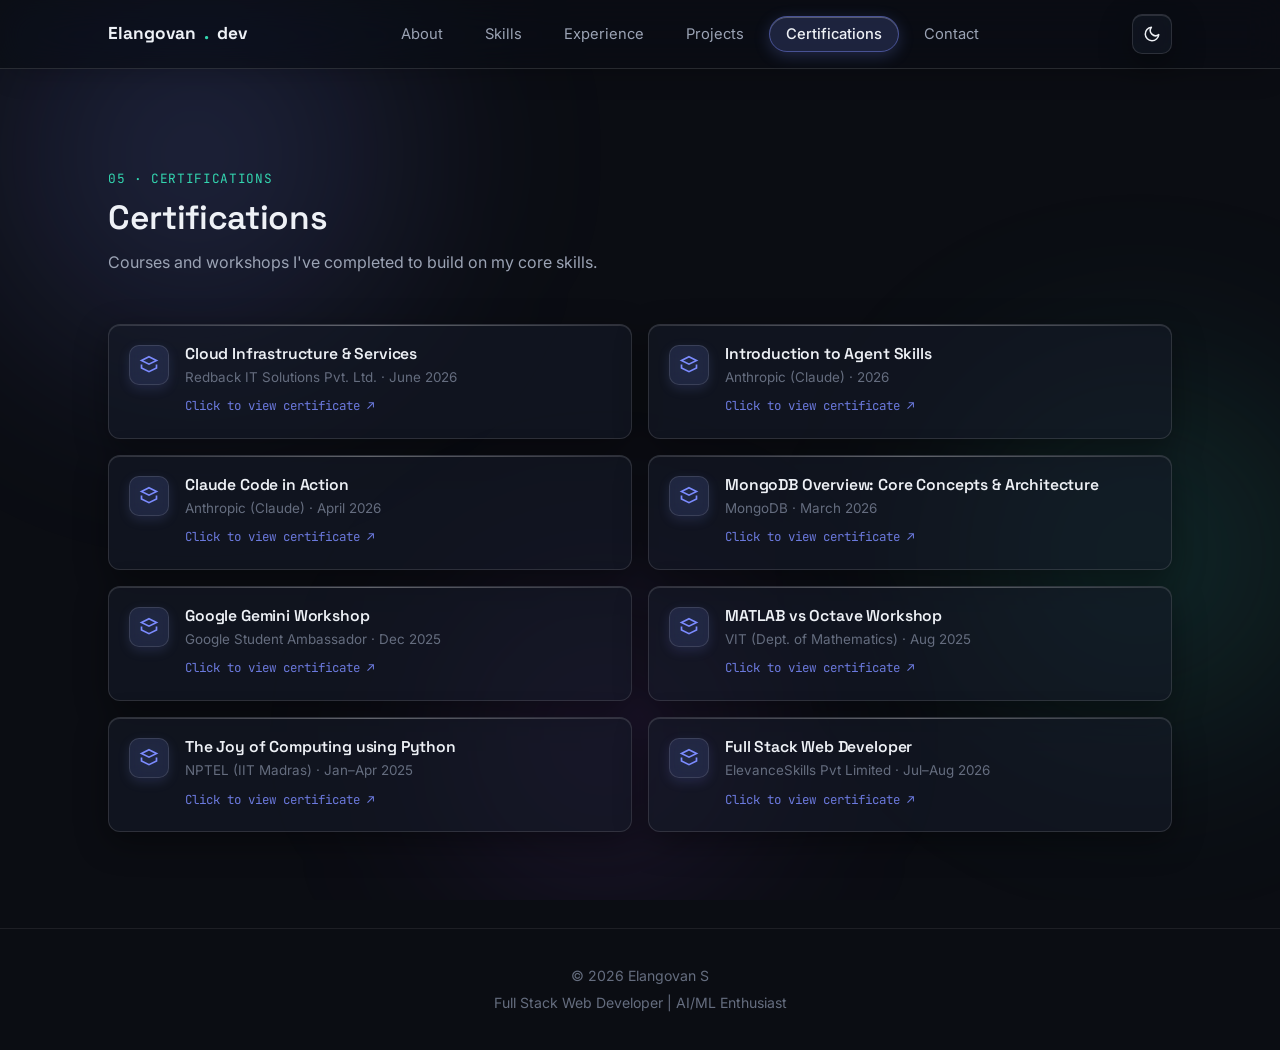
==== certifications.html @ ac417fb2 "portfolio" ====
<!DOCTYPE html>
<html lang="en" data-theme="dark">

<head>
  <meta charset="UTF-8">
  <meta name="viewport" content="width=device-width, initial-scale=1.0">
  <title>Elangovan S — Full Stack Web Developer &amp; AI/ML Enthusiast</title>
  <meta name="description"
    content="Portfolio of Elangovan S, a Full Stack Web Developer and AI/ML Enthusiast from Vellore, Tamil Nadu. B.Tech AI &amp; Data Science student building web apps and exploring machine learning.">
  <meta name="keywords"
    content="Elangovan S, Full Stack Developer, React Developer, AI ML Enthusiast, Web Developer Vellore, MERN Stack">
  <meta name="author" content="Elangovan S">
  <meta property="og:title" content="Elangovan S — Full Stack Web Developer & AI/ML Enthusiast">
  <meta property="og:description"
    content="B.Tech AI & Data Science student building full-stack web apps and exploring machine learning.">
  <meta property="og:type" content="website">
  <link rel="preconnect" href="https://fonts.googleapis.com">
  <link rel="preconnect" href="https://fonts.gstatic.com" crossorigin>
  <link
    href="https://fonts.googleapis.com/css2?family=Space+Grotesk:wght@500;600;700&family=Inter:wght@400;500;600;700&family=JetBrains+Mono:wght@400;500;600&display=swap"
    rel="stylesheet">
  <link rel="stylesheet" href="style.css">
</head>

<body>

  <!-- Ambient Mesh Light for Glassmorphism Refraction -->
  <div class="ambient-mesh" aria-hidden="true">
    <div class="ambient-orb orb-1"></div>
    <div class="ambient-orb orb-2"></div>
    <div class="ambient-orb orb-3"></div>
  </div>

  <!-- Glassmorphic Page Transition Curtain -->
  <div class="glass-transition-curtain" id="pageTransitionCurtain" aria-hidden="true">
    <div class="transition-spinner"></div>
  </div>

  <header class="nav">
    <div class="nav-inner">
      <a href="index.html#top" class="brand">Elangovan<span class="dot">.</span>dev</a>
      <nav id="nav-links-mobile-wrap">
        <ul class="nav-links" id="navLinks">
          <li><a href="index.html#about">About</a></li>
          <li><a href="skills.html">Skills</a></li>
          <li><a href="experience.html">Experience</a></li>
          <li><a href="projects.html">Projects</a></li>
          <li><a href="certifications.html" class="active" aria-current="page">Certifications</a></li>
          <li><a href="contact.html">Contact</a></li>
        </ul>
      </nav>
      <div class="nav-cta-group">
        <button class="theme-toggle" id="themeToggle" aria-label="Toggle dark and light theme">
          <svg class="icon-sun" viewBox="0 0 24 24" fill="none" stroke="currentColor" stroke-width="2"
            stroke-linecap="round">
            <circle cx="12" cy="12" r="4"></circle>
            <path
              d="M12 2v2M12 20v2M4.9 4.9l1.4 1.4M17.7 17.7l1.4 1.4M2 12h2M20 12h2M4.9 19.1l1.4-1.4M17.7 6.3l1.4-1.4">
            </path>
          </svg>
          <svg class="icon-moon" viewBox="0 0 24 24" fill="none" stroke="currentColor" stroke-width="2"
            stroke-linecap="round" stroke-linejoin="round">
            <path d="M21 12.8A9 9 0 1 1 11.2 3a7 7 0 0 0 9.8 9.8z"></path>
          </svg>
        </button>
        <button class="menu-btn" id="menuBtn" aria-label="Toggle navigation menu">
          <svg viewBox="0 0 24 24" width="18" height="18" fill="none" stroke="currentColor" stroke-width="2"
            stroke-linecap="round">
            <path d="M3 6h18M3 12h18M3 18h18"></path>
          </svg>
        </button>
      </div>
    </div>
  </header>

  <main id="top">
    <!-- CERTIFICATIONS -->
    <section id="certifications">
      <div class="wrap">
        <div class="section-head">
          <div class="section-label">05 · certifications</div>
          <h2>Certifications</h2>
          <p>Courses and workshops I've completed to build on my core skills.</p>
        </div>
        <div class="cert-grid">
          <div class="cert-card" data-cert-image="certificates/Redback.jpeg">
            <div class="cert-icon"><svg viewBox="0 0 24 24" fill="none" stroke="currentColor" stroke-width="2">
                <path d="M12 2l9 4.5-9 4.5-9-4.5L12 2z"></path>
                <path d="M3 11.5v4L12 20l9-4.5v-4"></path>
              </svg></div>
            <div>
              <h4>Cloud Infrastructure &amp; Services</h4>
              <div class="cert-meta">Redback IT Solutions Pvt. Ltd. · June 2026</div>
              <span class="cert-hint">Click to view certificate ↗</span>
            </div>
          </div>
          <div class="cert-card" data-cert-image="certificates/claude.jpeg">
            <div class="cert-icon"><svg viewBox="0 0 24 24" fill="none" stroke="currentColor" stroke-width="2">
                <path d="M12 2l9 4.5-9 4.5-9-4.5L12 2z"></path>
                <path d="M3 11.5v4L12 20l9-4.5v-4"></path>
              </svg></div>
            <div>
              <h4>Introduction to Agent Skills</h4>
              <div class="cert-meta">Anthropic (Claude) · 2026</div>
              <span class="cert-hint">Click to view certificate ↗</span>
            </div>
          </div>
          <div class="cert-card" data-cert-image="certificates/codinaction.jpeg">
            <div class="cert-icon"><svg viewBox="0 0 24 24" fill="none" stroke="currentColor" stroke-width="2">
                <path d="M12 2l9 4.5-9 4.5-9-4.5L12 2z"></path>
                <path d="M3 11.5v4L12 20l9-4.5v-4"></path>
              </svg></div>
            <div>
              <h4>Claude Code in Action</h4>
              <div class="cert-meta">Anthropic (Claude) · April 2026</div>
              <span class="cert-hint">Click to view certificate ↗</span>
            </div>
          </div>
          <div class="cert-card" data-cert-image="certificates/mongo.jpeg">
            <div class="cert-icon"><svg viewBox="0 0 24 24" fill="none" stroke="currentColor" stroke-width="2">
                <path d="M12 2l9 4.5-9 4.5-9-4.5L12 2z"></path>
                <path d="M3 11.5v4L12 20l9-4.5v-4"></path>
              </svg></div>
            <div>
              <h4>MongoDB Overview: Core Concepts &amp; Architecture</h4>
              <div class="cert-meta">MongoDB · March 2026</div>
              <span class="cert-hint">Click to view certificate ↗</span>
            </div>
          </div>
          <div class="cert-card" data-cert-image="certificates/google.jpeg">
            <div class="cert-icon"><svg viewBox="0 0 24 24" fill="none" stroke="currentColor" stroke-width="2">
                <path d="M12 2l9 4.5-9 4.5-9-4.5L12 2z"></path>
                <path d="M3 11.5v4L12 20l9-4.5v-4"></path>
              </svg></div>
            <div>
              <h4>Google Gemini Workshop</h4>
              <div class="cert-meta">Google Student Ambassador · Dec 2025</div>
              <span class="cert-hint">Click to view certificate ↗</span>
            </div>
          </div>
          <div class="cert-card" data-cert-image="certificates/VIT.jpeg">
            <div class="cert-icon"><svg viewBox="0 0 24 24" fill="none" stroke="currentColor" stroke-width="2">
                <path d="M12 2l9 4.5-9 4.5-9-4.5L12 2z"></path>
                <path d="M3 11.5v4L12 20l9-4.5v-4"></path>
              </svg></div>
            <div>
              <h4>MATLAB vs Octave Workshop</h4>
              <div class="cert-meta">VIT (Dept. of Mathematics) · Aug 2025</div>
              <span class="cert-hint">Click to view certificate ↗</span>
            </div>
          </div>
          <div class="cert-card" data-cert-image="certificates/NPTEL.jpeg">
            <div class="cert-icon"><svg viewBox="0 0 24 24" fill="none" stroke="currentColor" stroke-width="2">
                <path d="M12 2l9 4.5-9 4.5-9-4.5L12 2z"></path>
                <path d="M3 11.5v4L12 20l9-4.5v-4"></path>
              </svg></div>
            <div>
              <h4>The Joy of Computing using Python</h4>
              <div class="cert-meta">NPTEL (IIT Madras) · Jan–Apr 2025</div>
              <span class="cert-hint">Click to view certificate ↗</span>
            </div>
          </div>
          <div class="cert-card" data-cert-image="certificates/elevanceskill.jpeg">
            <div class="cert-icon"><svg viewBox="0 0 24 24" fill="none" stroke="currentColor" stroke-width="2">
                <path d="M12 2l9 4.5-9 4.5-9-4.5L12 2z"></path>
                <path d="M3 11.5v4L12 20l9-4.5v-4"></path>
              </svg></div>
            <div>
              <h4>Full Stack Web Developer</h4>
              <div class="cert-meta">ElevanceSkills Pvt Limited · Jul–Aug 2026</div>
              <span class="cert-hint">Click to view certificate ↗</span>
            </div>
          </div>
        </div>
      </div>
    </section>
    <!-- Certificate Lightbox/Modal -->
    <div class="modal-overlay" id="certModal">
      <div class="modal-content">
        <button class="modal-close" id="certModalClose" aria-label="Close modal">&times;</button>
        <img src="" alt="Certificate" id="certModalImg">
      </div>
    </div>
  </main>

  <footer>
    <div class="wrap">
      <p>© 2026 Elangovan S</p>
      <p class="role-line">Full Stack Web Developer | AI/ML Enthusiast</p>
    </div>
  </footer>

  <script src="script.js"></script>
</body>

</html>
---- style.css ----
:root {
  --bg: #0b0d13;
  --bg-elevated: rgba(18, 22, 32, 0.72);
  --bg-card: rgba(22, 27, 40, 0.58);
  --bg-card-hover: rgba(30, 37, 54, 0.75);
  --border: rgba(255, 255, 255, 0.08);
  --border-glass: rgba(255, 255, 255, 0.12);
  --border-glass-hover: rgba(124, 140, 255, 0.45);
  --text: #eef1f6;
  --text-muted: #9ba3b4;
  --text-faint: #656d7f;
  --accent: #7c8cff;
  --accent-soft: rgba(124, 140, 255, 0.14);
  --accent-2: #33d6b0;
  --accent-2-soft: rgba(51, 214, 176, 0.14);
  --shadow: 0 20px 50px -20px rgba(0, 0, 0, 0.7);
  --glass-shadow: 0 10px 32px 0 rgba(0, 0, 0, 0.38), inset 0 1px 0 0 rgba(255, 255, 255, 0.12);
  --glass-shadow-hover: 0 20px 48px -6px rgba(0, 0, 0, 0.55), 0 0 24px rgba(124, 140, 255, 0.22), inset 0 1px 0 0 rgba(255, 255, 255, 0.25);
  --glass-blur: blur(16px);
  --radius: 12px;
  --maxw: 1120px;
}

html[data-theme="light"] {
  --bg: #f4f6fa;
  --bg-elevated: rgba(255, 255, 255, 0.82);
  --bg-card: rgba(255, 255, 255, 0.65);
  --bg-card-hover: rgba(255, 255, 255, 0.9);
  --border: rgba(0, 0, 0, 0.07);
  --border-glass: rgba(255, 255, 255, 0.85);
  --border-glass-hover: rgba(74, 83, 212, 0.35);
  --text: #16181d;
  --text-muted: #575c6a;
  --text-faint: #878c9a;
  --accent: #4a53d4;
  --accent-soft: rgba(74, 83, 212, 0.1);
  --accent-2: #0f8f72;
  --accent-2-soft: rgba(15, 143, 114, 0.1);
  --shadow: 0 20px 40px -24px rgba(20, 20, 30, 0.14);
  --glass-shadow: 0 10px 32px 0 rgba(31, 38, 135, 0.07), inset 0 1px 0 0 rgba(255, 255, 255, 0.95);
  --glass-shadow-hover: 0 18px 40px 0 rgba(31, 38, 135, 0.14), 0 0 20px rgba(74, 83, 212, 0.12), inset 0 1px 0 0 rgba(255, 255, 255, 1);
  --glass-blur: blur(16px);
}

* { box-sizing: border-box; margin: 0; padding: 0; }

html { scroll-behavior: smooth; }

@media (prefers-reduced-motion: reduce) {
  html { scroll-behavior: auto; }
  * { animation-duration: 0.01ms !important; transition-duration: 0.01ms !important; }
}

body {
  background: var(--bg);
  color: var(--text);
  font-family: 'Inter', -apple-system, BlinkMacSystemFont, 'Segoe UI', Roboto, sans-serif;
  line-height: 1.6;
  -webkit-font-smoothing: antialiased;
  min-height: 100vh;
  position: relative;
  overflow-x: hidden;
  transition: background 0.3s ease, color 0.3s ease;
}

::selection { background: var(--accent); color: #fff; }

a { color: inherit; text-decoration: none; }
ul { list-style: none; }
img { max-width: 100%; display: block; }

.wrap {
  max-width: var(--maxw);
  margin: 0 auto;
  padding: 0 28px;
}

h1, h2, h3, h4 {
  font-family: 'Space Grotesk', sans-serif;
  font-weight: 600;
  letter-spacing: -0.01em;
  line-height: 1.15;
}

.mono { font-family: 'JetBrains Mono', monospace; }

:focus-visible {
  outline: 2px solid var(--accent);
  outline-offset: 3px;
  border-radius: 6px;
}

/* ---------- Ambient Luminous Glow Mesh for Glassmorphism ---------- */
.ambient-mesh {
  position: fixed;
  top: 0;
  left: 0;
  width: 100vw;
  height: 100vh;
  overflow: hidden;
  pointer-events: none;
  z-index: -1;
}

.ambient-orb {
  position: absolute;
  border-radius: 50%;
  filter: blur(85px);
  will-change: transform;
  pointer-events: none;
}

.orb-1 {
  width: 550px;
  height: 550px;
  background: radial-gradient(circle, rgba(124, 140, 255, 0.22) 0%, rgba(124, 140, 255, 0.04) 65%, transparent 100%);
  top: -120px;
  left: -80px;
  animation: floatOrb1 20s ease-in-out infinite alternate;
}

.orb-2 {
  width: 480px;
  height: 480px;
  background: radial-gradient(circle, rgba(51, 214, 176, 0.18) 0%, rgba(51, 214, 176, 0.03) 65%, transparent 100%);
  top: 35%;
  right: -100px;
  animation: floatOrb2 24s ease-in-out infinite alternate;
}

.orb-3 {
  width: 440px;
  height: 440px;
  background: radial-gradient(circle, rgba(168, 85, 247, 0.16) 0%, rgba(168, 85, 247, 0.02) 65%, transparent 100%);
  bottom: -60px;
  left: 30%;
  animation: floatOrb3 22s ease-in-out infinite alternate;
}

html[data-theme="light"] .orb-1 {
  background: radial-gradient(circle, rgba(74, 83, 212, 0.15) 0%, transparent 70%);
}
html[data-theme="light"] .orb-2 {
  background: radial-gradient(circle, rgba(15, 143, 114, 0.13) 0%, transparent 70%);
}
html[data-theme="light"] .orb-3 {
  background: radial-gradient(circle, rgba(180, 100, 240, 0.12) 0%, transparent 70%);
}

@keyframes floatOrb1 {
  0% { transform: translate(0, 0) scale(1); }
  50% { transform: translate(60px, 80px) scale(1.08); }
  100% { transform: translate(-30px, 120px) scale(0.95); }
}

@keyframes floatOrb2 {
  0% { transform: translate(0, 0) scale(1); }
  50% { transform: translate(-80px, -60px) scale(1.12); }
  100% { transform: translate(-40px, 70px) scale(0.92); }
}

@keyframes floatOrb3 {
  0% { transform: translate(0, 0) scale(1); }
  50% { transform: translate(-50px, -70px) scale(1.06); }
  100% { transform: translate(70px, -40px) scale(0.96); }
}

@media (prefers-reduced-motion: reduce) {
  .ambient-orb {
    animation: none !important;
  }
}

/* ---------- Glassmorphic Navbar ---------- */
header.nav {
  position: sticky;
  top: 0;
  z-index: 100;
  background: color-mix(in srgb, var(--bg) 70%, transparent);
  backdrop-filter: blur(18px) saturate(180%);
  -webkit-backdrop-filter: blur(18px) saturate(180%);
  border-bottom: 1px solid var(--border-glass);
  box-shadow: 0 10px 30px -10px rgba(0, 0, 0, 0.25);
  transition: background 0.3s ease, border-color 0.3s ease, box-shadow 0.3s ease;
}

.nav-inner {
  display: flex;
  align-items: center;
  justify-content: space-between;
  padding: 14px 28px;
  max-width: var(--maxw);
  margin: 0 auto;
}

.brand {
  font-family: 'Space Grotesk', sans-serif;
  font-weight: 700;
  font-size: 1.08rem;
  display: flex;
  align-items: center;
  gap: 8px;
  transition: transform 0.2s ease;
}
.brand:hover {
  transform: translateY(-1px);
}
.brand .dot { color: var(--accent-2); }

.nav-links {
  display: flex;
  gap: 8px;
  align-items: center;
}

.nav-links a {
  font-size: 0.92rem;
  color: var(--text-muted);
  padding: 8px 16px;
  border-radius: 999px;
  border: 1px solid transparent;
  transition: all 0.22s cubic-bezier(0.2, 0, 0, 1);
  position: relative;
}

.nav-links a:hover {
  color: var(--text);
  background: color-mix(in srgb, var(--accent) 12%, transparent);
  border-color: var(--border-glass);
}

/* Glowing Frosted Glass Pill for Active Page */
.nav-links a.active,
.nav-links a[aria-current="page"] {
  color: var(--text);
  background: color-mix(in srgb, var(--accent) 18%, transparent);
  border: 1px solid color-mix(in srgb, var(--accent) 45%, transparent);
  backdrop-filter: blur(10px);
  -webkit-backdrop-filter: blur(10px);
  box-shadow: 0 4px 16px rgba(124, 140, 255, 0.22), inset 0 1px 0 rgba(255, 255, 255, 0.25);
  font-weight: 500;
}

.theme-toggle,
.menu-btn {
  width: 40px;
  height: 40px;
  border-radius: 10px;
  border: 1px solid var(--border-glass);
  background: var(--bg-card);
  backdrop-filter: blur(12px);
  -webkit-backdrop-filter: blur(12px);
  display: flex;
  align-items: center;
  justify-content: center;
  cursor: pointer;
  color: var(--text);
  flex-shrink: 0;
  box-shadow: var(--glass-shadow);
  transition: all 0.2s ease;
}

.theme-toggle:hover,
.menu-btn:hover {
  border-color: var(--border-glass-hover);
  color: var(--accent);
  transform: translateY(-2px);
  box-shadow: var(--glass-shadow-hover);
}

.theme-toggle svg { width: 18px; height: 18px; }
html[data-theme="dark"] .icon-sun { display: none; }
html[data-theme="light"] .icon-moon { display: none; }

.nav-cta-group { display: flex; align-items: center; gap: 14px; }

.menu-btn {
  display: none;
}

#nav-links-mobile-wrap { display: contents; }

/* ---------- Buttons with Glass Highlights ---------- */
.btn {
  display: inline-flex;
  align-items: center;
  gap: 8px;
  padding: 12px 22px;
  border-radius: 10px;
  font-size: 0.92rem;
  font-weight: 500;
  cursor: pointer;
  border: 1px solid transparent;
  transition: transform 0.2s cubic-bezier(0.2, 0, 0, 1), 
              background 0.2s ease, 
              border-color 0.2s ease, 
              box-shadow 0.2s ease;
  white-space: nowrap;
  position: relative;
  overflow: hidden;
}

.btn:active { transform: translateY(1px); }

.btn-primary {
  background: linear-gradient(135deg, var(--accent) 0%, color-mix(in srgb, var(--accent) 75%, #33d6b0) 100%);
  color: #fff;
  border: 1px solid rgba(255, 255, 255, 0.25);
  box-shadow: 0 8px 24px -4px rgba(124, 140, 255, 0.45), inset 0 1px 0 rgba(255, 255, 255, 0.35);
}

.btn-primary:hover {
  background: linear-gradient(135deg, color-mix(in srgb, var(--accent) 90%, #fff) 0%, color-mix(in srgb, var(--accent) 65%, #33d6b0) 100%);
  box-shadow: 0 12px 30px -4px rgba(124, 140, 255, 0.6), inset 0 1px 0 rgba(255, 255, 255, 0.5);
  transform: translateY(-2px);
}

.btn-outline {
  border-color: var(--border-glass);
  background: color-mix(in srgb, var(--bg-card) 60%, transparent);
  backdrop-filter: blur(12px);
  -webkit-backdrop-filter: blur(12px);
  color: var(--text);
  box-shadow: var(--glass-shadow);
}

.btn-outline:hover {
  border-color: var(--accent);
  color: var(--accent);
  background: var(--accent-soft);
  transform: translateY(-2px);
  box-shadow: 0 8px 24px -4px rgba(124, 140, 255, 0.28);
}

.btn-ghost {
  color: var(--text-muted);
  border: 1px solid transparent;
}
.btn-ghost:hover {
  color: var(--text);
  background: var(--accent-soft);
  border-color: var(--border-glass);
  transform: translateY(-2px);
}

/* ---------- Section Scaffolding ---------- */
section {
  padding: 96px 0;
  border-bottom: 1px solid var(--border);
  position: relative;
}
section:last-of-type { border-bottom: none; }

.section-head { margin-bottom: 48px; max-width: 620px; }
.section-label {
  font-family: 'JetBrains Mono', monospace;
  font-size: 0.8rem;
  color: var(--accent-2);
  margin-bottom: 10px;
  display: inline-block;
  letter-spacing: 0.05em;
  text-transform: uppercase;
}
.section-head h2 { font-size: clamp(1.6rem, 3vw, 2.1rem); margin-bottom: 12px; }
.section-head p { color: var(--text-muted); font-size: 1rem; }

/* ---------- Hero ---------- */
.hero {
  padding: 80px 0 100px;
  border-bottom: 1px solid var(--border);
}
.hero-grid {
  display: grid;
  grid-template-columns: 1.1fr 0.9fr;
  gap: 56px;
  align-items: center;
}
.eyebrow {
  display: inline-flex;
  align-items: center;
  gap: 8px;
  font-family: 'JetBrains Mono', monospace;
  font-size: 0.82rem;
  color: var(--accent-2);
  background: var(--accent-2-soft);
  backdrop-filter: blur(8px);
  -webkit-backdrop-filter: blur(8px);
  border: 1px solid color-mix(in srgb, var(--accent-2) 35%, transparent);
  padding: 6px 14px;
  border-radius: 999px;
  margin-bottom: 22px;
  box-shadow: inset 0 1px 0 rgba(255, 255, 255, 0.15);
}
.eyebrow .pulse {
  width: 7px; height: 7px; border-radius: 50%;
  background: var(--accent-2);
  box-shadow: 0 0 0 0 var(--accent-2);
  animation: pulse 2s infinite;
}
@keyframes pulse {
  0% { box-shadow: 0 0 0 0 color-mix(in srgb, var(--accent-2) 55%, transparent); }
  70% { box-shadow: 0 0 0 8px transparent; }
  100% { box-shadow: 0 0 0 0 transparent; }
}

.hero h1 {
  font-size: clamp(2.2rem, 5vw, 3.4rem);
  margin-bottom: 14px;
}
.hero .role {
  font-size: clamp(1.05rem, 2vw, 1.3rem);
  color: var(--text-muted);
  font-weight: 500;
  margin-bottom: 20px;
}
.hero .role .sep { color: var(--text-faint); margin: 0 8px; }
.hero p.desc {
  color: var(--text-muted);
  font-size: 1.02rem;
  max-width: 520px;
  margin-bottom: 32px;
}
.hero-actions { display: flex; flex-wrap: wrap; gap: 12px; margin-bottom: 28px; }
.hero-socials { display: flex; gap: 16px; align-items: center; }
.hero-socials a {
  display: flex; align-items: center; gap: 7px;
  font-size: 0.88rem; color: var(--text-muted);
  padding: 6px 12px;
  border-radius: 8px;
  border: 1px solid transparent;
  transition: all 0.2s ease;
}
.hero-socials a:hover {
  color: var(--accent);
  background: var(--accent-soft);
  border-color: var(--border-glass);
}
.hero-socials svg { width: 17px; height: 17px; }

/* ---------- Glass Code Window ---------- */
.code-window {
  background: var(--bg-card);
  backdrop-filter: blur(18px) saturate(180%);
  -webkit-backdrop-filter: blur(18px) saturate(180%);
  border: 1px solid var(--border-glass);
  border-radius: 14px;
  box-shadow: var(--glass-shadow);
  overflow: hidden;
  position: relative;
  transition: border-color 0.25s ease, box-shadow 0.25s ease, transform 0.25s ease;
}

.code-window::before {
  content: '';
  position: absolute;
  top: 0; left: 0; right: 0;
  height: 1px;
  background: linear-gradient(90deg, transparent, rgba(255, 255, 255, 0.35), transparent);
  pointer-events: none;
}

.code-window:hover {
  border-color: var(--border-glass-hover);
  box-shadow: var(--glass-shadow-hover);
  transform: translateY(-2px);
}

.code-window-bar {
  display: flex;
  align-items: center;
  gap: 8px;
  padding: 12px 18px;
  border-bottom: 1px solid var(--border-glass);
  background: color-mix(in srgb, var(--bg-elevated) 75%, transparent);
  backdrop-filter: blur(10px);
}

.code-window-bar .dot2 { width: 10px; height: 10px; border-radius: 50%; }
.dot2.red { background: #ff5f57; }
.dot2.yellow { background: #febc2e; }
.dot2.green { background: #28c840; }
.code-window-bar span.filename {
  margin-left: 8px;
  font-family: 'JetBrains Mono', monospace;
  font-size: 0.78rem;
  color: var(--text-faint);
}
.code-window pre {
  padding: 24px;
  font-family: 'JetBrains Mono', monospace;
  font-size: 0.84rem;
  line-height: 1.85;
  overflow-x: auto;
  color: var(--text-muted);
}
.code-window .c-key { color: var(--accent); font-weight: 500; }
.code-window .c-str { color: var(--accent-2); }
.code-window .c-com { color: var(--text-faint); font-style: italic; }
.code-window .c-punc { color: var(--text-faint); }
.code-window .c-fn { color: #e5b567; }

/* ---------- Glassmorphic Unified Card Styles ---------- */
.fact-card,
.skill-card,
.project-card,
.cert-card,
.activity-card,
.edu-card {
  background: var(--bg-card);
  backdrop-filter: blur(16px) saturate(170%);
  -webkit-backdrop-filter: blur(16px) saturate(170%);
  border: 1px solid var(--border-glass);
  border-radius: var(--radius);
  box-shadow: var(--glass-shadow);
  transition: transform 0.25s cubic-bezier(0.2, 0, 0, 1), 
              border-color 0.25s ease, 
              box-shadow 0.25s ease, 
              background 0.25s ease;
  position: relative;
  overflow: hidden;
}

/* Glass specular rim reflection on cards */
.fact-card::before,
.skill-card::before,
.project-card::before,
.cert-card::before,
.activity-card::before,
.edu-card::before {
  content: '';
  position: absolute;
  top: 0; left: 0; right: 0;
  height: 1px;
  background: linear-gradient(90deg, transparent, rgba(255, 255, 255, 0.25), transparent);
  pointer-events: none;
}

.fact-card:hover,
.skill-card:hover,
.project-card:hover,
.cert-card:hover,
.activity-card:hover,
.edu-card:hover {
  transform: translateY(-4px);
  border-color: var(--border-glass-hover);
  box-shadow: var(--glass-shadow-hover);
  background: var(--bg-card-hover);
}

/* ---------- About ---------- */
.about-grid {
  display: grid;
  grid-template-columns: 1fr 1fr;
  gap: 56px;
  align-items: start;
}
.about-grid p { color: var(--text-muted); margin-bottom: 16px; font-size: 1.02rem; }
.about-grid p strong { color: var(--text); font-weight: 600; }
.facts { display: grid; grid-template-columns: 1fr 1fr; gap: 18px; }
.fact-card {
  padding: 22px;
}
.fact-card .num { 
  font-family: 'Space Grotesk', sans-serif; 
  font-size: 1.7rem; 
  font-weight: 700; 
  color: var(--accent); 
  text-shadow: 0 0 20px rgba(124, 140, 255, 0.3);
}
.fact-card .lbl { font-size: 0.86rem; color: var(--text-muted); margin-top: 6px; }

/* ---------- Skills ---------- */
.skills-grid {
  display: grid;
  grid-template-columns: repeat(3, 1fr);
  gap: 22px;
}
.skill-card {
  padding: 24px;
}
.skill-card h3 {
  font-size: 1.05rem;
  margin-bottom: 16px;
  display: flex;
  align-items: center;
  gap: 10px;
}
.skill-card h3 .sw { 
  width: 8px; height: 8px; border-radius: 2px; 
  background: var(--accent-2); 
  box-shadow: 0 0 10px var(--accent-2);
}
.badge-row { display: flex; flex-wrap: wrap; gap: 8px; }
.badge {
  font-family: 'JetBrains Mono', monospace;
  font-size: 0.78rem;
  padding: 6px 12px;
  border-radius: 8px;
  background: color-mix(in srgb, var(--accent) 12%, transparent);
  color: var(--text);
  border: 1px solid color-mix(in srgb, var(--accent) 28%, transparent);
  backdrop-filter: blur(8px);
  -webkit-backdrop-filter: blur(8px);
  box-shadow: inset 0 1px 0 rgba(255, 255, 255, 0.12);
  transition: all 0.2s ease;
}
.badge:hover {
  border-color: var(--accent);
  color: #fff;
  background: color-mix(in srgb, var(--accent) 25%, transparent);
  transform: translateY(-2px);
  box-shadow: 0 4px 14px rgba(124, 140, 255, 0.25), inset 0 1px 0 rgba(255, 255, 255, 0.25);
}

/* ---------- Experience Timeline ---------- */
.timeline { position: relative; padding-left: 32px; }
.timeline::before {
  content: '';
  position: absolute;
  left: 5px; top: 6px; bottom: 6px;
  width: 2px;
  background: linear-gradient(180deg, var(--accent), var(--accent-2), transparent);
  opacity: 0.4;
}
.tl-item { position: relative; padding-bottom: 44px; }
.tl-item:last-child { padding-bottom: 0; }
.tl-item::before {
  content: '';
  position: absolute;
  left: -32px; top: 4px;
  width: 12px; height: 12px;
  border-radius: 50%;
  background: var(--bg);
  border: 2px solid var(--accent);
  box-shadow: 0 0 12px var(--accent);
}
.tl-head { display: flex; flex-wrap: wrap; justify-content: space-between; gap: 8px; align-items: baseline; margin-bottom: 6px; }
.tl-head h3 { font-size: 1.1rem; }
.tl-date { font-family: 'JetBrains Mono', monospace; font-size: 0.8rem; color: var(--text-faint); white-space: nowrap; }
.tl-org { color: var(--accent-2); font-size: 0.94rem; margin-bottom: 12px; font-weight: 500; }
.tl-item ul { padding-left: 18px; }
.tl-item li {
  color: var(--text-muted);
  font-size: 0.94rem;
  position: relative;
  padding-left: 8px;
  margin-bottom: 7px;
  list-style: disc;
}
.status-pill {
  display: inline-block;
  font-family: 'JetBrains Mono', monospace;
  font-size: 0.74rem;
  padding: 4px 12px;
  border-radius: 999px;
  background: var(--accent-2-soft);
  color: var(--accent-2);
  border: 1px solid color-mix(in srgb, var(--accent-2) 35%, transparent);
  backdrop-filter: blur(8px);
  -webkit-backdrop-filter: blur(8px);
  box-shadow: inset 0 1px 0 rgba(255, 255, 255, 0.15);
  margin-top: 10px;
}

/* ---------- Projects ---------- */
.project-grid {
  display: grid;
  grid-template-columns: repeat(2, 1fr);
  gap: 24px;
}
.project-card {
  padding: 28px;
  display: flex;
  flex-direction: column;
}
.project-top { display: flex; justify-content: space-between; align-items: flex-start; gap: 10px; margin-bottom: 12px; }
.project-card h3 { font-size: 1.16rem; }
.project-card .desc { color: var(--text-muted); font-size: 0.94rem; margin-bottom: 18px; flex-grow: 1; line-height: 1.6; }
.project-card .badge-row { margin-bottom: 20px; }
.project-links { display: flex; gap: 16px; }
.project-links a { 
  font-size: 0.88rem; 
  color: var(--accent); 
  display: flex; 
  align-items: center; 
  gap: 6px; 
  padding: 6px 12px;
  border-radius: 8px;
  border: 1px solid transparent;
  background: var(--accent-soft);
  transition: all 0.2s ease;
}
.project-links a:hover { 
  text-decoration: none; 
  border-color: var(--accent);
  box-shadow: 0 4px 12px rgba(124, 140, 255, 0.25);
  transform: translateY(-1px);
}
.in-progress-tag {
  font-family: 'JetBrains Mono', monospace;
  font-size: 0.72rem;
  padding: 4px 10px;
  border-radius: 999px;
  background: color-mix(in srgb, #e5b567 15%, transparent);
  color: #e5b567;
  border: 1px solid color-mix(in srgb, #e5b567 35%, transparent);
  backdrop-filter: blur(8px);
  -webkit-backdrop-filter: blur(8px);
  white-space: nowrap;
}

/* ---------- Certifications ---------- */
.cert-grid { display: grid; grid-template-columns: repeat(2, 1fr); gap: 16px; }
.cert-card {
  display: flex; align-items: flex-start; gap: 16px;
  padding: 20px;
  cursor: pointer;
}
.cert-icon {
  width: 40px; height: 40px; border-radius: 10px;
  background: var(--accent-soft);
  border: 1px solid var(--border-glass);
  backdrop-filter: blur(8px);
  -webkit-backdrop-filter: blur(8px);
  display: flex; align-items: center; justify-content: center;
  flex-shrink: 0;
  color: var(--accent);
  box-shadow: 0 4px 12px rgba(124, 140, 255, 0.15);
}
.cert-icon svg { width: 20px; height: 20px; }
.cert-card h4 { font-size: 0.98rem; margin-bottom: 4px; }
.cert-card .cert-meta { font-size: 0.84rem; color: var(--text-faint); }
.cert-hint {
  display: inline-flex;
  align-items: center;
  gap: 4px;
  margin-top: 8px;
  font-size: 0.78rem;
  font-family: 'JetBrains Mono', monospace;
  color: var(--accent);
  opacity: 0.85;
  transition: opacity 0.2s ease, transform 0.2s ease, color 0.2s ease;
}
.cert-card:hover .cert-hint {
  opacity: 1;
  transform: translateX(3px);
  color: var(--accent-2);
}

/* ---------- Education ---------- */
.edu-card {
  padding: 32px;
  display: flex;
  justify-content: space-between;
  flex-wrap: wrap;
  gap: 16px;
}
.edu-card h3 { font-size: 1.2rem; margin-bottom: 6px; }
.edu-card .inst { color: var(--text-muted); font-size: 0.96rem; }
.edu-meta { text-align: right; }
.edu-meta .yr { font-family: 'JetBrains Mono', monospace; color: var(--text-faint); font-size: 0.86rem; }
.edu-meta .cgpa { margin-top: 6px; font-size: 0.88rem; color: var(--accent-2); font-weight: 500; }

/* ---------- Hackathons & Activities ---------- */
.activity-grid { display: grid; grid-template-columns: 1fr 1fr; gap: 22px; }
.activity-card {
  padding: 24px;
}
.activity-card h3 { font-size: 1.05rem; margin-bottom: 8px; }
.activity-card p { color: var(--text-muted); font-size: 0.94rem; line-height: 1.6; }

/* ---------- Contact Section & Glass Form ---------- */
.contact-grid { display: grid; grid-template-columns: 0.9fr 1.1fr; gap: 56px; }
.contact-item {
  display: flex; align-items: center; gap: 16px;
  padding: 16px;
  margin-bottom: 12px;
  border-radius: var(--radius);
  background: var(--bg-card);
  backdrop-filter: blur(14px);
  -webkit-backdrop-filter: blur(14px);
  border: 1px solid var(--border-glass);
  box-shadow: var(--glass-shadow);
  transition: all 0.22s ease;
}
.contact-item:hover {
  border-color: var(--border-glass-hover);
  box-shadow: var(--glass-shadow-hover);
  transform: translateY(-2px);
}
.contact-item .ic {
  width: 42px; height: 42px; border-radius: 10px;
  background: var(--accent-soft);
  border: 1px solid var(--border-glass);
  display: flex; align-items: center; justify-content: center;
  color: var(--accent);
  flex-shrink: 0;
  box-shadow: 0 4px 12px rgba(124, 140, 255, 0.15);
}
.contact-item .ic svg { width: 19px; height: 19px; }
.contact-item .lbl { font-size: 0.78rem; color: var(--text-faint); margin-bottom: 2px; }
.contact-item .val { font-size: 0.98rem; font-weight: 500; }

.form-group { margin-bottom: 20px; }
.form-group label { display: block; font-size: 0.86rem; color: var(--text-muted); margin-bottom: 8px; font-weight: 500; }
.form-group input, .form-group textarea {
  width: 100%;
  background: color-mix(in srgb, var(--bg-card) 75%, transparent);
  backdrop-filter: blur(14px);
  -webkit-backdrop-filter: blur(14px);
  border: 1px solid var(--border-glass);
  border-radius: 10px;
  padding: 13px 16px;
  color: var(--text);
  font-family: 'Inter', sans-serif;
  font-size: 0.94rem;
  box-shadow: inset 0 2px 4px rgba(0,0,0,0.15);
  transition: border-color 0.2s ease, box-shadow 0.2s ease, background 0.2s ease;
}
.form-group input:focus, .form-group textarea:focus {
  border-color: var(--accent);
  background: color-mix(in srgb, var(--bg-card) 95%, transparent);
  box-shadow: 0 0 0 3px color-mix(in srgb, var(--accent) 25%, transparent), inset 0 2px 4px rgba(0,0,0,0.1);
  outline: none;
}
.form-group textarea { resize: vertical; min-height: 120px; }
.form-note { font-size: 0.82rem; color: var(--text-faint); margin-top: 10px; }

.btn:disabled {
  opacity: 0.7;
  cursor: not-allowed;
}

.form-message {
  margin-top: 16px;
  padding: 14px;
  border-radius: 10px;
  font-size: 0.92rem;
  display: none;
  backdrop-filter: blur(12px);
  -webkit-backdrop-filter: blur(12px);
}
.form-message.success {
  display: block;
  background: color-mix(in srgb, #28c840 18%, transparent);
  color: #28c840;
  border: 1px solid color-mix(in srgb, #28c840 40%, transparent);
  box-shadow: 0 4px 16px rgba(40, 200, 64, 0.2);
}
.form-message.error {
  display: block;
  background: color-mix(in srgb, #ff5f57 18%, transparent);
  color: #ff5f57;
  border: 1px solid color-mix(in srgb, #ff5f57 40%, transparent);
  box-shadow: 0 4px 16px rgba(255, 95, 87, 0.2);
}

/* ---------- Certifications Glass Modal Lightbox ---------- */
.modal-overlay {
  position: fixed;
  top: 0;
  left: 0;
  right: 0;
  bottom: 0;
  background: rgba(6, 8, 14, 0.78);
  backdrop-filter: blur(24px) saturate(180%);
  -webkit-backdrop-filter: blur(24px) saturate(180%);
  z-index: 1000;
  display: flex;
  align-items: center;
  justify-content: center;
  opacity: 0;
  visibility: hidden;
  transition: opacity 0.3s ease, visibility 0.3s ease;
}

.modal-overlay.active {
  opacity: 1;
  visibility: visible;
}

.modal-content {
  position: relative;
  max-width: 90vw;
  max-height: 90vh;
  transform: scale(0.94) translateY(12px);
  opacity: 0;
  transition: transform 0.32s cubic-bezier(0.16, 1, 0.3, 1), opacity 0.32s ease;
  background: var(--bg-card);
  border: 1px solid var(--border-glass);
  border-radius: 16px;
  padding: 12px;
  box-shadow: 0 25px 60px -15px rgba(0, 0, 0, 0.8), 0 0 30px rgba(124, 140, 255, 0.2);
}

.modal-overlay.active .modal-content {
  transform: scale(1) translateY(0);
  opacity: 1;
}

.modal-content img {
  max-width: 100%;
  max-height: 85vh;
  object-fit: contain;
  border-radius: 10px;
}

.modal-close {
  position: absolute;
  top: -46px;
  right: 0;
  background: var(--bg-card);
  border: 1px solid var(--border-glass);
  border-radius: 50%;
  color: #fff;
  font-size: 1.6rem;
  cursor: pointer;
  width: 40px;
  height: 40px;
  display: flex;
  align-items: center;
  justify-content: center;
  box-shadow: var(--glass-shadow);
  transition: all 0.2s ease;
}
.modal-close:hover {
  color: var(--accent);
  border-color: var(--accent);
  transform: scale(1.1);
  box-shadow: 0 0 18px rgba(124, 140, 255, 0.4);
}

/* ---------- High-Impact Frosted Glass Page Transitions ---------- */
.glass-progress-bar {
  position: fixed;
  top: 0;
  left: 0;
  height: 3px;
  width: 0%;
  background: linear-gradient(90deg, var(--accent), var(--accent-2), #ec4899);
  box-shadow: 0 0 16px var(--accent), 0 0 8px var(--accent-2);
  z-index: 100000;
  transition: width 0.28s cubic-bezier(0.16, 1, 0.3, 1), opacity 0.25s ease;
  pointer-events: none;
}

.glass-transition-curtain {
  position: fixed;
  top: 0;
  left: 0;
  width: 100vw;
  height: 100vh;
  z-index: 99999;
  pointer-events: none;
  opacity: 0;
  visibility: hidden;
  background: radial-gradient(circle at 50% 45%, rgba(124, 140, 255, 0.22), transparent 70%),
              color-mix(in srgb, var(--bg) 84%, transparent);
  backdrop-filter: blur(28px) saturate(190%);
  -webkit-backdrop-filter: blur(28px) saturate(190%);
  border-bottom: 1px solid rgba(255, 255, 255, 0.18);
  display: flex;
  align-items: center;
  justify-content: center;
  flex-direction: column;
  gap: 18px;
  transition: opacity 0.32s cubic-bezier(0.4, 0, 0.2, 1), visibility 0.32s;
}

.glass-transition-curtain.active {
  opacity: 1;
  visibility: visible;
  pointer-events: all;
}

/* Specular shimmer beam moving across top of transition */
.glass-transition-curtain::before {
  content: '';
  position: absolute;
  top: 0;
  left: -100%;
  width: 100%;
  height: 2px;
  background: linear-gradient(90deg, transparent, var(--accent-2), var(--accent), transparent);
  animation: glassShimmer 1.5s infinite;
}

@keyframes glassShimmer {
  0% { left: -100%; }
  100% { left: 100%; }
}

.transition-spinner {
  width: 48px;
  height: 48px;
  border-radius: 50%;
  border: 3px solid rgba(124, 140, 255, 0.18);
  border-top-color: var(--accent);
  border-right-color: var(--accent-2);
  animation: glassSpin 0.75s linear infinite;
  box-shadow: 0 0 25px rgba(124, 140, 255, 0.4);
}

@keyframes glassSpin {
  to { transform: rotate(360deg); }
}

/* ---------- Page-to-Page Animation States ---------- */
main {
  will-change: transform, opacity, filter;
}

/* Initial page entrance animation on first load */
main.initial-load {
  animation: pageEnterBloom 0.65s cubic-bezier(0.16, 1, 0.3, 1) both;
}

/* Page EXIT animation */
main.page-exit-active {
  opacity: 0 !important;
  transform: scale(0.95) translateY(-24px) !important;
  filter: blur(12px) !important;
  transition: transform 0.28s cubic-bezier(0.4, 0, 1, 1),
              opacity 0.28s cubic-bezier(0.4, 0, 1, 1),
              filter 0.28s cubic-bezier(0.4, 0, 1, 1) !important;
  pointer-events: none;
}

/* Page ENTER preparation (instant setup before animation) */
main.page-enter-prepare {
  opacity: 0 !important;
  transform: scale(1.04) translateY(24px) !important;
  filter: blur(14px) !important;
  transition: none !important;
}

/* Page ENTER active animation */
main.page-enter-active {
  opacity: 1 !important;
  transform: scale(1) translateY(0) !important;
  filter: blur(0px) !important;
  transition: transform 0.5s cubic-bezier(0.16, 1, 0.3, 1),
              opacity 0.5s cubic-bezier(0.16, 1, 0.3, 1),
              filter 0.5s cubic-bezier(0.16, 1, 0.3, 1) !important;
}

@keyframes pageEnterBloom {
  0% {
    opacity: 0;
    transform: scale(0.97) translateY(24px);
    filter: blur(12px);
  }
  100% {
    opacity: 1;
    transform: scale(1) translateY(0);
    filter: blur(0px);
  }
}

/* Staggered card entrance cascade on page transitions */
main.initial-load .skills-grid > *,
main.page-enter-active .skills-grid > *,
main.initial-load .project-grid > *,
main.page-enter-active .project-grid > *,
main.initial-load .cert-grid > *,
main.page-enter-active .cert-grid > *,
main.initial-load .facts > *,
main.page-enter-active .facts > *,
main.initial-load .timeline > *,
main.page-enter-active .timeline > *,
main.initial-load .activity-grid > *,
main.page-enter-active .activity-grid > * {
  animation: cardCascadeIn 0.55s cubic-bezier(0.16, 1, 0.3, 1) both;
}

@keyframes cardCascadeIn {
  0% {
    opacity: 0;
    transform: translateY(28px) scale(0.95);
    filter: blur(8px);
  }
  100% {
    opacity: 1;
    transform: translateY(0) scale(1);
    filter: blur(0px);
  }
}

.skills-grid > *:nth-child(1) { animation-delay: 0.05s !important; }
.skills-grid > *:nth-child(2) { animation-delay: 0.10s !important; }
.skills-grid > *:nth-child(3) { animation-delay: 0.15s !important; }
.skills-grid > *:nth-child(4) { animation-delay: 0.20s !important; }
.skills-grid > *:nth-child(5) { animation-delay: 0.25s !important; }
.skills-grid > *:nth-child(6) { animation-delay: 0.30s !important; }

.project-grid > *:nth-child(1) { animation-delay: 0.06s !important; }
.project-grid > *:nth-child(2) { animation-delay: 0.14s !important; }
.project-grid > *:nth-child(3) { animation-delay: 0.22s !important; }
.project-grid > *:nth-child(4) { animation-delay: 0.30s !important; }

.cert-grid > *:nth-child(1) { animation-delay: 0.04s !important; }
.cert-grid > *:nth-child(2) { animation-delay: 0.08s !important; }
.cert-grid > *:nth-child(3) { animation-delay: 0.12s !important; }
.cert-grid > *:nth-child(4) { animation-delay: 0.16s !important; }
.cert-grid > *:nth-child(5) { animation-delay: 0.20s !important; }
.cert-grid > *:nth-child(6) { animation-delay: 0.24s !important; }
.cert-grid > *:nth-child(7) { animation-delay: 0.28s !important; }
.cert-grid > *:nth-child(8) { animation-delay: 0.32s !important; }

.timeline > *:nth-child(1) { animation-delay: 0.08s !important; }
.timeline > *:nth-child(2) { animation-delay: 0.18s !important; }

.facts > *:nth-child(1) { animation-delay: 0.06s !important; }
.facts > *:nth-child(2) { animation-delay: 0.12s !important; }
.facts > *:nth-child(3) { animation-delay: 0.18s !important; }
.facts > *:nth-child(4) { animation-delay: 0.24s !important; }

/* Native Cross-Document View Transitions (Chromium) */
@view-transition {
  navigation: auto;
}

::view-transition-old(root) {
  animation: 0.32s cubic-bezier(0.4, 0, 0.2, 1) both mpaPageOut;
}

::view-transition-new(root) {
  animation: 0.42s cubic-bezier(0.16, 1, 0.3, 1) both mpaPageIn;
}

@keyframes mpaPageOut {
  from {
    opacity: 1;
    transform: scale(1) translateY(0);
    filter: blur(0px);
  }
  to {
    opacity: 0;
    transform: scale(0.96) translateY(-16px);
    filter: blur(10px);
  }
}

@keyframes mpaPageIn {
  from {
    opacity: 0;
    transform: scale(1.03) translateY(20px);
    filter: blur(12px);
  }
  to {
    opacity: 1;
    transform: scale(1) translateY(0);
    filter: blur(0px);
  }
}

/* Fallback MPA class */
body.fade-out,
body.glass-exit {
  opacity: 0;
  filter: blur(10px);
  transform: scale(0.97);
}

/* ---------- Footer ---------- */
footer {
  padding: 36px 0;
  text-align: center;
  border-top: 1px solid var(--border);
  position: relative;
}
footer p { color: var(--text-faint); font-size: 0.88rem; }
footer p.role-line { margin-top: 4px; }

/* ---------- Responsive ---------- */
@media (max-width: 860px) {
  .hero-grid, .about-grid, .contact-grid { grid-template-columns: 1fr; }
  .hero-grid { gap: 40px; }
  .skills-grid { grid-template-columns: repeat(2, 1fr); }
  .project-grid, .cert-grid, .activity-grid { grid-template-columns: 1fr; }
  section { padding: 64px 0; }
  .hero { padding: 52px 0 64px; }
  .modal-close {
    top: -44px;
    right: 0;
  }
}

@media (max-width: 700px) {
  .nav-links { display: none; }
  .menu-btn { display: flex; }
  .nav-links.mobile-open {
    display: flex;
    position: absolute;
    top: 100%;
    left: 0; right: 0;
    flex-direction: column;
    background: color-mix(in srgb, var(--bg) 90%, transparent);
    backdrop-filter: blur(20px) saturate(180%);
    -webkit-backdrop-filter: blur(20px) saturate(180%);
    border-bottom: 1px solid var(--border-glass);
    padding: 20px 28px 26px;
    gap: 12px;
    box-shadow: 0 20px 40px rgba(0, 0, 0, 0.4);
  }
  .nav-links.mobile-open a {
    width: 100%;
    text-align: center;
    padding: 10px 16px;
  }
}

@media (max-width: 600px) {
  .skills-grid { grid-template-columns: 1fr; }
  .facts { grid-template-columns: 1fr 1fr; }
  .edu-card { flex-direction: column; }
  .edu-meta { text-align: left; }
  .wrap { padding: 0 20px; }
}
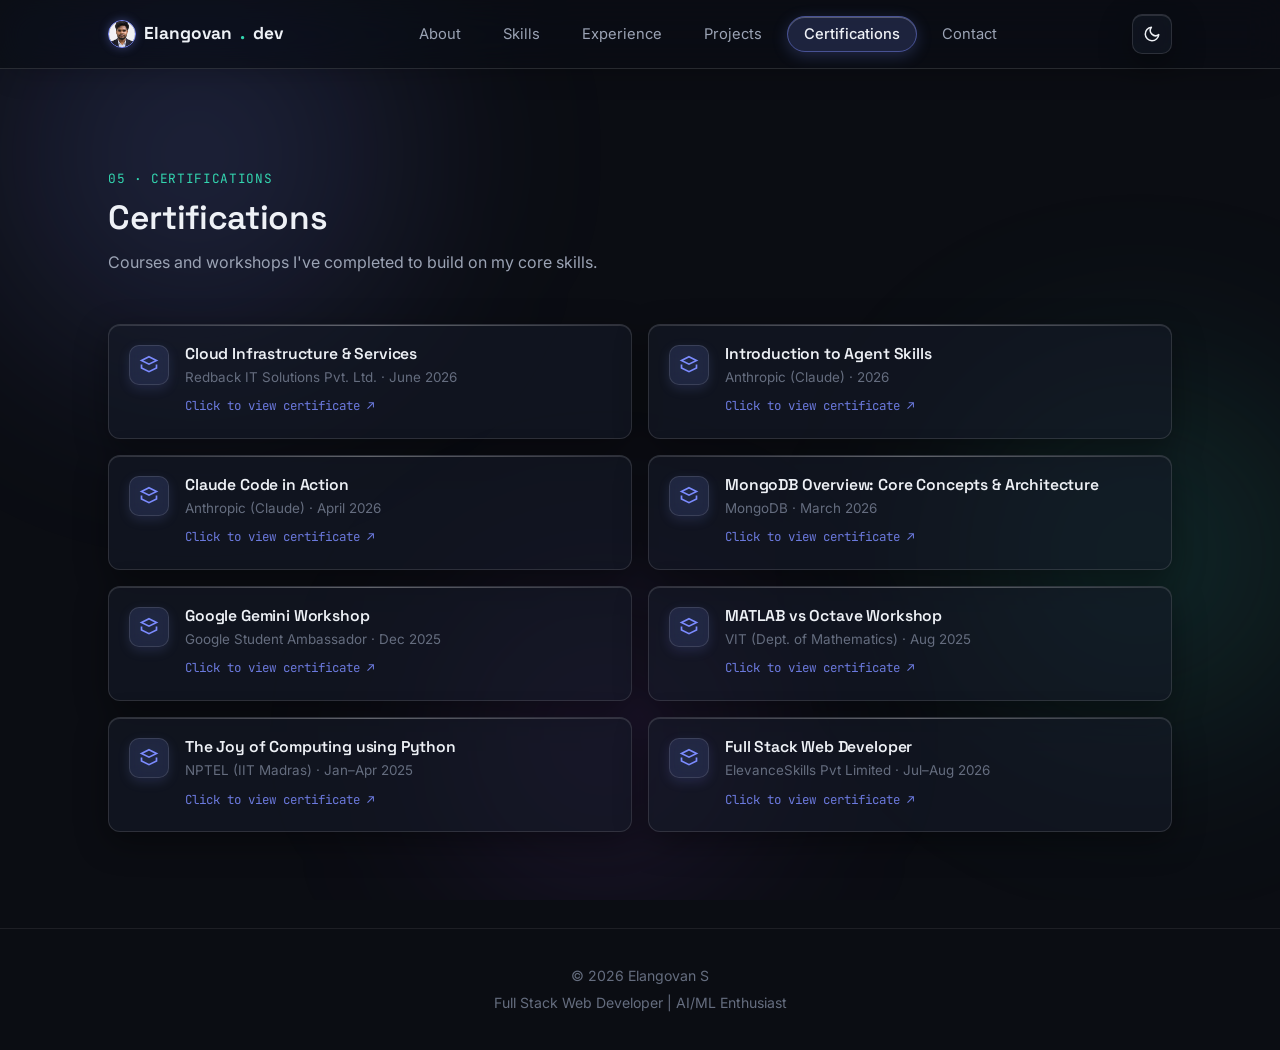
==== commit 72ebd0a6: "feat: add profile avatar, interactive welcome modal, and hero showcase components with new assets" ====
--- a/certifications.html
+++ b/certifications.html
@@ -17,7 +17,7 @@
   <link rel="preconnect" href="https://fonts.googleapis.com">
   <link rel="preconnect" href="https://fonts.gstatic.com" crossorigin>
   <link
-    href="https://fonts.googleapis.com/css2?family=Space+Grotesk:wght@500;600;700&family=Inter:wght@400;500;600;700&family=JetBrains+Mono:wght@400;500;600&display=swap"
+    href="https://fonts.googleapis.com/css2?family=Great+Vibes&family=Space+Grotesk:wght@500;600;700&family=Inter:wght@400;500;600;700&family=JetBrains+Mono:wght@400;500;600&display=swap"
     rel="stylesheet">
   <link rel="stylesheet" href="style.css">
 </head>
@@ -38,7 +38,7 @@
 
   <header class="nav">
     <div class="nav-inner">
-      <a href="index.html#top" class="brand">Elangovan<span class="dot">.</span>dev</a>
+      <a href="index.html#top" class="brand"><img src="profile.jpg" alt="Elangovan S" class="brand-avatar"> Elangovan<span class="dot">.</span>dev</a>
       <nav id="nav-links-mobile-wrap">
         <ul class="nav-links" id="navLinks">
           <li><a href="index.html#about">About</a></li>
--- a/style.css
+++ b/style.css
@@ -206,6 +206,21 @@
   transform: translateY(-1px);
 }
 .brand .dot { color: var(--accent-2); }
+.brand-avatar {
+  width: 28px;
+  height: 28px;
+  border-radius: 50%;
+  object-fit: cover;
+  border: 1.5px solid var(--accent);
+  box-shadow: 0 0 10px rgba(124, 140, 255, 0.35);
+  display: inline-block;
+  vertical-align: middle;
+  transition: transform 0.2s ease, box-shadow 0.2s ease;
+}
+.brand:hover .brand-avatar {
+  transform: scale(1.08);
+  box-shadow: 0 0 14px rgba(124, 140, 255, 0.6);
+}
 
 .nav-links {
   display: flex;
@@ -375,6 +390,34 @@
   gap: 56px;
   align-items: center;
 }
+
+/* Calligraphy Welcome on Hero */
+.hero-calligraphy-wrap {
+  display: inline-flex;
+  align-items: center;
+  gap: 10px;
+  margin-bottom: 8px;
+}
+.calligraphy-script {
+  font-family: 'Great Vibes', cursive;
+  font-size: clamp(2rem, 4vw, 2.9rem);
+  font-weight: 400;
+  line-height: 1.1;
+  background: linear-gradient(135deg, #ffffff 25%, var(--accent) 70%, var(--accent-2) 100%);
+  -webkit-background-clip: text;
+  -webkit-text-fill-color: transparent;
+  filter: drop-shadow(0 2px 14px rgba(124, 140, 255, 0.35));
+}
+.calligraphy-sparkle {
+  color: var(--accent-2);
+  font-size: 1.1rem;
+  animation: sparkleTwinkle 2.5s ease-in-out infinite;
+}
+@keyframes sparkleTwinkle {
+  0%, 100% { transform: scale(1) rotate(0deg); opacity: 0.8; filter: drop-shadow(0 0 4px var(--accent-2)); }
+  50% { transform: scale(1.3) rotate(20deg); opacity: 1; filter: drop-shadow(0 0 10px var(--accent-2)); }
+}
+
 .eyebrow {
   display: inline-flex;
   align-items: center;
@@ -436,6 +479,187 @@
   border-color: var(--border-glass);
 }
 .hero-socials svg { width: 17px; height: 17px; }
+
+/* ---------- Hero Showcase & Profile Card ---------- */
+.hero-showcase {
+  display: flex;
+  flex-direction: column;
+  gap: 12px;
+}
+
+.showcase-tabs {
+  display: inline-flex;
+  gap: 6px;
+  padding: 4px;
+  background: var(--bg-card);
+  backdrop-filter: blur(14px);
+  -webkit-backdrop-filter: blur(14px);
+  border: 1px solid var(--border-glass);
+  border-radius: 12px;
+  align-self: flex-start;
+  box-shadow: var(--glass-shadow);
+}
+
+.showcase-tab {
+  display: inline-flex;
+  align-items: center;
+  gap: 8px;
+  padding: 7px 16px;
+  border-radius: 8px;
+  font-family: 'Space Grotesk', sans-serif;
+  font-size: 0.85rem;
+  font-weight: 500;
+  color: var(--text-muted);
+  background: transparent;
+  border: 1px solid transparent;
+  cursor: pointer;
+  transition: all 0.2s cubic-bezier(0.2, 0, 0, 1);
+}
+
+.showcase-tab:hover {
+  color: var(--text);
+  background: color-mix(in srgb, var(--accent) 10%, transparent);
+}
+
+.showcase-tab.active {
+  color: var(--text);
+  background: color-mix(in srgb, var(--accent) 22%, transparent);
+  border-color: color-mix(in srgb, var(--accent) 45%, transparent);
+  box-shadow: 0 4px 14px rgba(124, 140, 255, 0.22);
+}
+
+.showcase-panel {
+  display: none;
+}
+
+.showcase-panel.active {
+  display: block;
+  animation: panelCascade 0.35s cubic-bezier(0.16, 1, 0.3, 1) both;
+}
+
+@keyframes panelCascade {
+  from { opacity: 0; transform: translateY(10px) scale(0.98); }
+  to { opacity: 1; transform: translateY(0) scale(1); }
+}
+
+/* Profile Intro Card in Hero */
+.profile-card {
+  background: var(--bg-card);
+  backdrop-filter: blur(18px) saturate(180%);
+  -webkit-backdrop-filter: blur(18px) saturate(180%);
+  border: 1px solid var(--border-glass);
+  border-radius: 16px;
+  box-shadow: var(--glass-shadow);
+  padding: 26px;
+  position: relative;
+  overflow: hidden;
+  transition: border-color 0.25s ease, box-shadow 0.25s ease, transform 0.25s ease;
+}
+
+.profile-card::before {
+  content: '';
+  position: absolute;
+  top: 0; left: 0; right: 0;
+  height: 1px;
+  background: linear-gradient(90deg, transparent, rgba(255, 255, 255, 0.35), transparent);
+  pointer-events: none;
+}
+
+.profile-card:hover {
+  border-color: var(--border-glass-hover);
+  box-shadow: var(--glass-shadow-hover);
+  transform: translateY(-2px);
+}
+
+.profile-card-header {
+  display: flex;
+  align-items: center;
+  gap: 18px;
+  margin-bottom: 16px;
+}
+
+.profile-photo-container {
+  position: relative;
+  flex-shrink: 0;
+  width: 82px;
+  height: 82px;
+}
+
+.profile-photo {
+  width: 100%;
+  height: 100%;
+  border-radius: 16px;
+  object-fit: cover;
+  border: 2px solid var(--border-glass);
+  box-shadow: 0 8px 24px rgba(0, 0, 0, 0.4), 0 0 16px rgba(124, 140, 255, 0.25);
+  transition: transform 0.25s ease;
+}
+
+.profile-card:hover .profile-photo {
+  transform: scale(1.03);
+}
+
+.profile-live-status {
+  position: absolute;
+  bottom: -3px;
+  right: -3px;
+  width: 15px;
+  height: 15px;
+  border-radius: 50%;
+  background: #28c840;
+  border: 2.5px solid var(--bg);
+  box-shadow: 0 0 10px #28c840;
+}
+
+.profile-header-meta h3 {
+  font-size: 1.28rem;
+  margin-bottom: 4px;
+}
+
+.profile-tagline {
+  color: var(--accent);
+  font-size: 0.88rem;
+  font-weight: 500;
+  margin-bottom: 6px;
+}
+
+.profile-location-text {
+  font-size: 0.82rem;
+  color: var(--text-faint);
+  display: inline-flex;
+  align-items: center;
+  gap: 5px;
+}
+
+.profile-summary-text {
+  font-size: 0.94rem;
+  color: var(--text-muted);
+  line-height: 1.65;
+  margin-bottom: 18px;
+}
+
+.profile-skills-chips {
+  display: flex;
+  flex-wrap: wrap;
+  gap: 8px;
+}
+
+.profile-chip {
+  font-size: 0.78rem;
+  font-family: 'JetBrains Mono', monospace;
+  padding: 4px 10px;
+  border-radius: 6px;
+  background: color-mix(in srgb, var(--accent) 12%, transparent);
+  color: var(--accent);
+  border: 1px solid color-mix(in srgb, var(--accent) 26%, transparent);
+  transition: all 0.2s ease;
+}
+
+.profile-chip:hover {
+  background: color-mix(in srgb, var(--accent) 22%, transparent);
+  border-color: var(--accent);
+  transform: translateY(-1px);
+}
 
 /* ---------- Glass Code Window ---------- */
 .code-window {
@@ -554,6 +778,121 @@
   gap: 56px;
   align-items: start;
 }
+/* ---------- About Showcase with Medium Portrait ---------- */
+.about-showcase {
+  display: flex;
+  align-items: center;
+  gap: 24px;
+  padding: 22px;
+  background: var(--bg-card);
+  backdrop-filter: blur(18px) saturate(180%);
+  -webkit-backdrop-filter: blur(18px) saturate(180%);
+  border: 1px solid var(--border-glass);
+  border-radius: 20px;
+  box-shadow: var(--glass-shadow);
+  margin-bottom: 28px;
+  position: relative;
+  overflow: hidden;
+  transition: transform 0.25s ease, border-color 0.25s ease, box-shadow 0.25s ease;
+}
+
+.about-showcase::before {
+  content: '';
+  position: absolute;
+  top: 0; left: 0; right: 0;
+  height: 1px;
+  background: linear-gradient(90deg, transparent, rgba(255, 255, 255, 0.35), transparent);
+  pointer-events: none;
+}
+
+.about-showcase:hover {
+  transform: translateY(-2px);
+  border-color: var(--border-glass-hover);
+  box-shadow: var(--glass-shadow-hover);
+}
+
+.about-photo-wrap {
+  position: relative;
+  flex-shrink: 0;
+  width: 180px;
+  height: 180px;
+}
+
+.about-medium-photo {
+  width: 100%;
+  height: 100%;
+  border-radius: 16px;
+  object-fit: cover;
+  object-position: center 20%;
+  border: 2px solid var(--border-glass);
+  box-shadow: 0 12px 30px rgba(0, 0, 0, 0.45), 0 0 24px rgba(124, 140, 255, 0.25);
+  transition: transform 0.3s cubic-bezier(0.16, 1, 0.3, 1), box-shadow 0.3s ease;
+}
+
+.about-showcase:hover .about-medium-photo {
+  transform: scale(1.02);
+  box-shadow: 0 16px 36px rgba(0, 0, 0, 0.55), 0 0 30px rgba(124, 140, 255, 0.35);
+}
+
+.about-photo-status {
+  position: absolute;
+  bottom: -3px;
+  right: -3px;
+  width: 16px;
+  height: 16px;
+  border-radius: 50%;
+  background: #28c840;
+  border: 2.5px solid var(--bg);
+  box-shadow: 0 0 10px #28c840;
+}
+
+.about-showcase-info {
+  display: flex;
+  flex-direction: column;
+  gap: 6px;
+}
+
+.about-status-pill {
+  display: inline-flex;
+  align-items: center;
+  gap: 6px;
+  align-self: flex-start;
+  font-family: 'JetBrains Mono', monospace;
+  font-size: 0.76rem;
+  color: var(--accent-2);
+  background: var(--accent-2-soft);
+  border: 1px solid color-mix(in srgb, var(--accent-2) 35%, transparent);
+  padding: 3px 12px;
+  border-radius: 999px;
+  margin-bottom: 4px;
+}
+
+.about-name {
+  font-size: 1.35rem;
+  font-weight: 600;
+  letter-spacing: -0.01em;
+}
+
+.about-role {
+  font-size: 0.9rem;
+  color: var(--accent);
+  font-weight: 500;
+  margin-bottom: 6px;
+}
+
+.about-meta-tags {
+  display: flex;
+  flex-direction: column;
+  gap: 6px;
+}
+
+.about-tag {
+  font-size: 0.84rem;
+  color: var(--text-muted);
+  display: inline-flex;
+  align-items: center;
+  gap: 6px;
+}
 .about-grid p { color: var(--text-muted); margin-bottom: 16px; font-size: 1.02rem; }
 .about-grid p strong { color: var(--text); font-weight: 600; }
 .facts { display: grid; grid-template-columns: 1fr 1fr; gap: 18px; }
@@ -853,6 +1192,193 @@
   color: #ff5f57;
   border: 1px solid color-mix(in srgb, #ff5f57 40%, transparent);
   box-shadow: 0 4px 16px rgba(255, 95, 87, 0.2);
+}
+
+/* ---------- Welcome Calligraphy Intro Screen ---------- */
+.welcome-overlay {
+  position: fixed;
+  inset: 0;
+  z-index: 100000;
+  display: flex;
+  align-items: center;
+  justify-content: center;
+  padding: 24px;
+  background: rgba(5, 8, 14, 0.82);
+  backdrop-filter: blur(28px) saturate(190%);
+  -webkit-backdrop-filter: blur(28px) saturate(190%);
+  opacity: 0;
+  visibility: hidden;
+  transition: opacity 0.4s cubic-bezier(0.16, 1, 0.3, 1), visibility 0.4s;
+}
+
+.welcome-overlay.active {
+  opacity: 1;
+  visibility: visible;
+}
+
+.welcome-card {
+  position: relative;
+  max-width: 520px;
+  width: 100%;
+  background: var(--bg-card);
+  backdrop-filter: blur(22px) saturate(180%);
+  -webkit-backdrop-filter: blur(22px) saturate(180%);
+  border: 1px solid var(--border-glass);
+  border-radius: 24px;
+  padding: 38px 30px;
+  text-align: center;
+  box-shadow: 0 30px 70px -15px rgba(0, 0, 0, 0.85),
+              0 0 50px rgba(124, 140, 255, 0.25),
+              inset 0 1px 0 rgba(255, 255, 255, 0.2);
+  transform: scale(0.92) translateY(24px);
+  opacity: 0;
+  transition: transform 0.42s cubic-bezier(0.16, 1, 0.3, 1), opacity 0.42s ease;
+  overflow: hidden;
+}
+
+.welcome-card::before {
+  content: '';
+  position: absolute;
+  top: 0; left: 0; right: 0;
+  height: 2px;
+  background: linear-gradient(90deg, transparent, var(--accent-2), var(--accent), transparent);
+  pointer-events: none;
+}
+
+.welcome-overlay.active .welcome-card {
+  transform: scale(1) translateY(0);
+  opacity: 1;
+}
+
+.welcome-close {
+  position: absolute;
+  top: 16px;
+  right: 16px;
+  width: 36px;
+  height: 36px;
+  border-radius: 50%;
+  background: var(--bg-card);
+  border: 1px solid var(--border-glass);
+  color: var(--text-muted);
+  font-size: 1.4rem;
+  display: flex;
+  align-items: center;
+  justify-content: center;
+  cursor: pointer;
+  transition: all 0.2s ease;
+  z-index: 2;
+}
+
+.welcome-close:hover {
+  color: var(--text);
+  border-color: var(--accent);
+  transform: scale(1.1);
+  box-shadow: 0 0 14px rgba(124, 140, 255, 0.4);
+}
+
+.welcome-sparkle-pill {
+  display: inline-flex;
+  align-items: center;
+  gap: 6px;
+  font-family: 'JetBrains Mono', monospace;
+  font-size: 0.76rem;
+  color: var(--accent-2);
+  background: var(--accent-2-soft);
+  border: 1px solid color-mix(in srgb, var(--accent-2) 35%, transparent);
+  padding: 4px 14px;
+  border-radius: 999px;
+  margin-bottom: 12px;
+}
+
+.welcome-calligraphy {
+  font-family: 'Great Vibes', cursive;
+  font-size: clamp(2.6rem, 7vw, 3.8rem);
+  font-weight: 400;
+  line-height: 1.15;
+  margin-bottom: 18px;
+  background: linear-gradient(135deg, #ffffff 15%, var(--accent) 65%, var(--accent-2) 100%);
+  -webkit-background-clip: text;
+  -webkit-text-fill-color: transparent;
+  filter: drop-shadow(0 4px 22px rgba(124, 140, 255, 0.45));
+  letter-spacing: 0.02em;
+}
+
+.welcome-avatar-wrap {
+  position: relative;
+  width: 112px;
+  height: 112px;
+  margin: 0 auto 16px;
+}
+
+.welcome-avatar {
+  width: 100%;
+  height: 100%;
+  border-radius: 50%;
+  object-fit: cover;
+  border: 3px solid transparent;
+  background: linear-gradient(var(--bg), var(--bg)) padding-box,
+              linear-gradient(135deg, var(--accent), var(--accent-2), #ec4899) border-box;
+  box-shadow: 0 8px 24px rgba(0, 0, 0, 0.5), 0 0 24px rgba(124, 140, 255, 0.35);
+  position: relative;
+  z-index: 1;
+}
+
+.welcome-avatar-glow {
+  position: absolute;
+  inset: -6px;
+  border-radius: 50%;
+  background: radial-gradient(circle, rgba(124, 140, 255, 0.4) 0%, transparent 70%);
+  animation: avatarPulse 3s ease-in-out infinite alternate;
+  pointer-events: none;
+}
+
+@keyframes avatarPulse {
+  0% { transform: scale(0.95); opacity: 0.6; }
+  100% { transform: scale(1.15); opacity: 1; }
+}
+
+.welcome-name {
+  font-size: 1.45rem;
+  margin-bottom: 4px;
+}
+
+.welcome-role {
+  font-size: 0.92rem;
+  color: var(--accent);
+  font-weight: 500;
+  margin-bottom: 14px;
+}
+.welcome-role .sep { color: var(--text-faint); margin: 0 6px; }
+
+.welcome-intro {
+  font-size: 0.92rem;
+  color: var(--text-muted);
+  line-height: 1.65;
+  margin-bottom: 24px;
+  max-width: 440px;
+  margin-left: auto;
+  margin-right: auto;
+}
+
+.welcome-actions {
+  display: flex;
+  justify-content: center;
+}
+
+.welcome-enter-btn {
+  padding: 12px 28px;
+  font-size: 0.95rem;
+  border-radius: 10px;
+  display: inline-flex;
+  align-items: center;
+  gap: 8px;
+  box-shadow: 0 0 20px rgba(124, 140, 255, 0.35);
+  transition: all 0.22s ease;
+}
+
+.welcome-enter-btn:hover {
+  transform: translateY(-2px);
+  box-shadow: 0 0 28px rgba(124, 140, 255, 0.55);
 }
 
 /* ---------- Certifications Glass Modal Lightbox ---------- */
@@ -1216,4 +1742,14 @@
   .edu-card { flex-direction: column; }
   .edu-meta { text-align: left; }
   .wrap { padding: 0 20px; }
-}
+  .welcome-card { padding: 32px 18px 26px; border-radius: 20px; }
+  .welcome-avatar-wrap { width: 92px; height: 92px; margin-bottom: 12px; }
+  .welcome-calligraphy { font-size: 2.4rem; margin-bottom: 14px; }
+  .profile-card { padding: 20px; }
+  .profile-card-header { gap: 14px; }
+  .profile-photo-container { width: 70px; height: 70px; }
+  .about-showcase { flex-direction: column; text-align: center; gap: 16px; padding: 20px 16px; }
+  .about-photo-wrap { width: 160px; height: 160px; }
+  .about-status-pill { align-self: center; }
+  .about-meta-tags { align-items: center; }
+}
